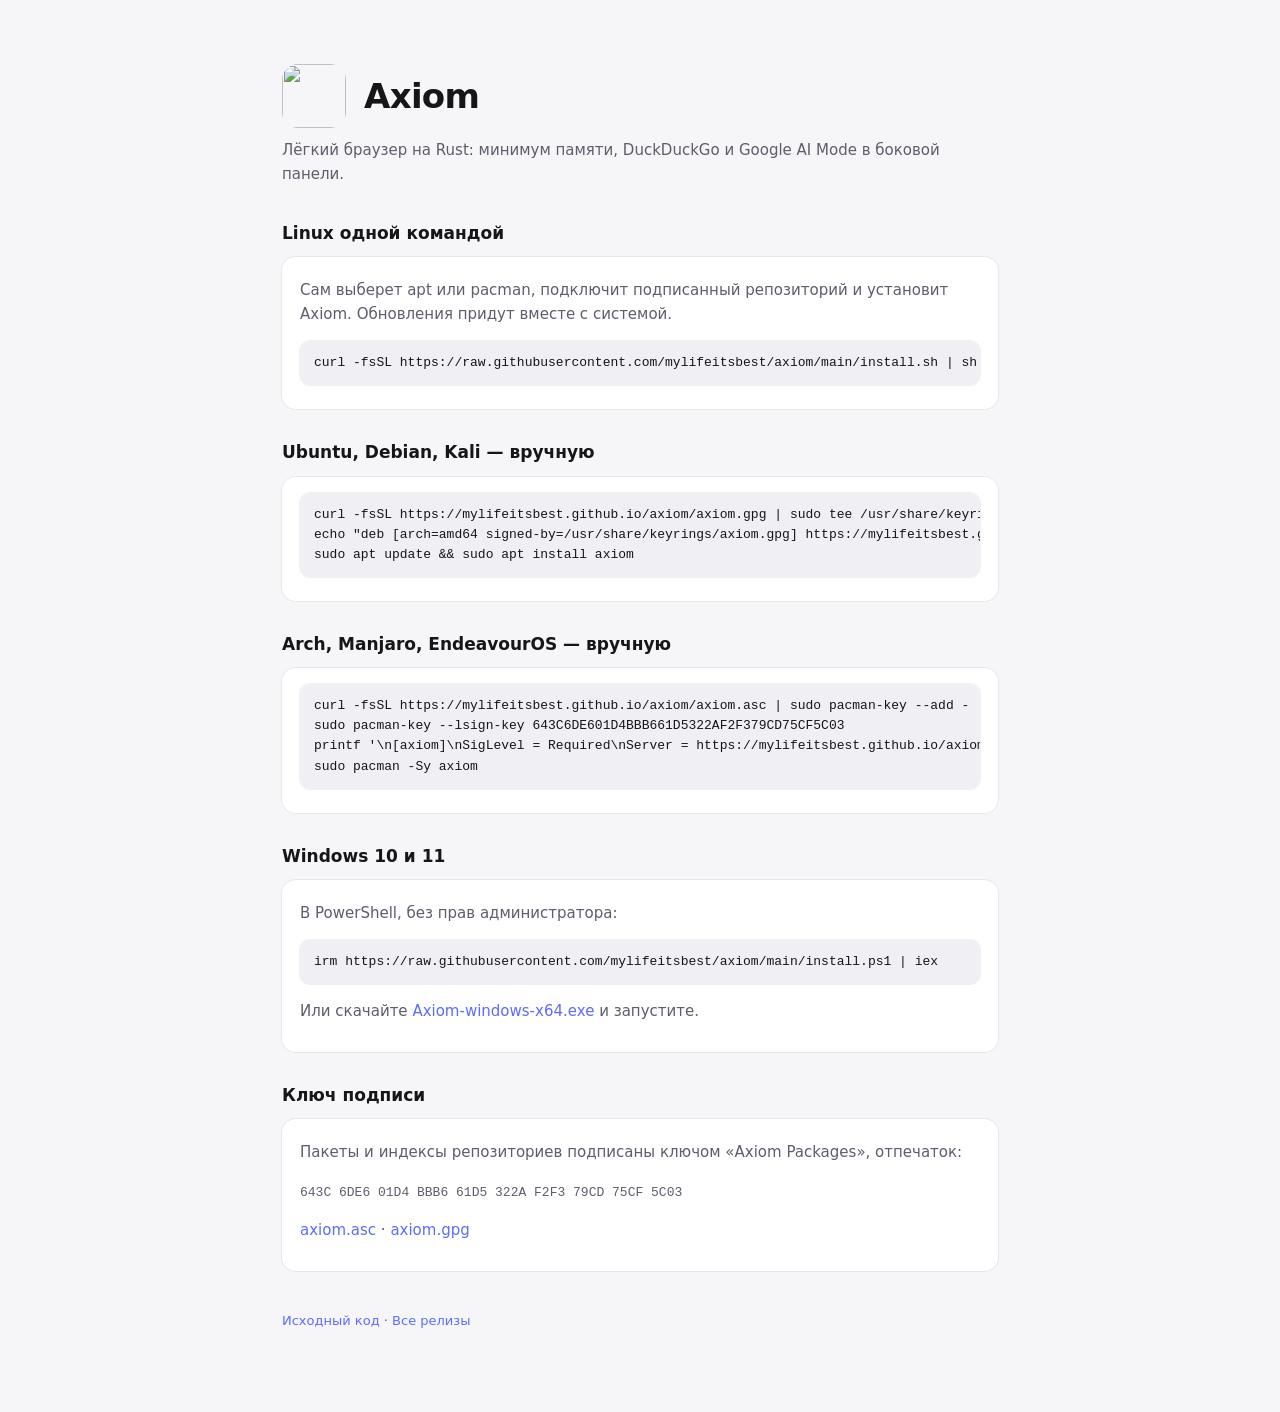
==== packaging/site/index.html @ a9c4a089 "Подписанные репозитории APT и pacman на GitHub Pages - Workflow Repositories: из последнего релиза с" ====
<!doctype html>
<html lang="ru">
<head>
<meta charset="utf-8">
<meta name="viewport" content="width=device-width, initial-scale=1">
<meta name="color-scheme" content="light dark">
<title>Axiom — установка</title>
<link rel="icon" href="logo.svg" type="image/svg+xml">
<style>
  :root{--bg:#f6f6f8;--card:#fff;--t1:#15151a;--t2:#5d5d6b;--line:#0000000f;--acc:#5b6cff;--code:#f0f0f4}
  @media (prefers-color-scheme:dark){:root{--bg:#0f0f13;--card:#17171d;--t1:#f1f1f5;--t2:#9a9aab;--line:#ffffff12;--acc:#8b9cff;--code:#101016}}
  *{box-sizing:border-box}
  body{margin:0;background:var(--bg);color:var(--t1);font:15px/1.6 "Segoe UI Variable Text","Segoe UI",system-ui,-apple-system,Roboto,sans-serif}
  main{max-width:760px;margin:0 auto;padding:64px 22px 80px}
  header{display:flex;align-items:center;gap:18px;margin-bottom:10px}
  header img{width:64px;height:64px;border-radius:16px}
  h1{margin:0;font-size:34px;letter-spacing:-.02em}
  .lead{color:var(--t2);margin:6px 0 34px}
  h2{font-size:17px;margin:30px 0 10px}
  .card{background:var(--card);border-radius:14px;padding:6px 18px 14px;box-shadow:0 0 0 1px var(--line)}
  pre{margin:10px 0;padding:12px 14px;background:var(--code);border-radius:10px;overflow:auto;font:13px/1.55 ui-monospace,"Cascadia Code",Consolas,monospace;box-shadow:0 0 0 1px var(--line)}
  p,li{color:var(--t2)}
  a{color:var(--acc);text-decoration:none}
  a:hover{text-decoration:underline}
  code{font:13px ui-monospace,"Cascadia Code",Consolas,monospace}
  .fp{word-break:break-all}
  footer{margin-top:40px;color:var(--t2);font-size:13px}
</style>
</head>
<body>
<main>
  <header><img src="logo.svg" alt=""><div><h1>Axiom</h1></div></header>
  <p class="lead">Лёгкий браузер на Rust: минимум памяти, DuckDuckGo и Google AI Mode в боковой панели.</p>

  <h2>Linux одной командой</h2>
  <div class="card">
    <p>Сам выберет apt или pacman, подключит подписанный репозиторий и установит Axiom. Обновления придут вместе с системой.</p>
    <pre>curl -fsSL https://raw.githubusercontent.com/mylifeitsbest/axiom/main/install.sh | sh</pre>
  </div>

  <h2>Ubuntu, Debian, Kali — вручную</h2>
  <div class="card">
<pre>curl -fsSL https://mylifeitsbest.github.io/axiom/axiom.gpg | sudo tee /usr/share/keyrings/axiom.gpg &gt; /dev/null
echo "deb [arch=amd64 signed-by=/usr/share/keyrings/axiom.gpg] https://mylifeitsbest.github.io/axiom/apt stable main" | sudo tee /etc/apt/sources.list.d/axiom.list
sudo apt update &amp;&amp; sudo apt install axiom</pre>
  </div>

  <h2>Arch, Manjaro, EndeavourOS — вручную</h2>
  <div class="card">
<pre>curl -fsSL https://mylifeitsbest.github.io/axiom/axiom.asc | sudo pacman-key --add -
sudo pacman-key --lsign-key 643C6DE601D4BBB661D5322AF2F379CD75CF5C03
printf '\n[axiom]\nSigLevel = Required\nServer = https://mylifeitsbest.github.io/axiom/arch/$arch\n' | sudo tee -a /etc/pacman.conf
sudo pacman -Sy axiom</pre>
  </div>

  <h2>Windows 10 и 11</h2>
  <div class="card">
    <p>В PowerShell, без прав администратора:</p>
    <pre>irm https://raw.githubusercontent.com/mylifeitsbest/axiom/main/install.ps1 | iex</pre>
    <p>Или скачайте <a href="https://github.com/mylifeitsbest/axiom/releases/latest/download/Axiom-windows-x64.exe">Axiom-windows-x64.exe</a> и запустите.</p>
  </div>

  <h2>Ключ подписи</h2>
  <div class="card">
    <p>Пакеты и индексы репозиториев подписаны ключом «Axiom Packages», отпечаток:</p>
    <p class="fp"><code>643C 6DE6 01D4 BBB6 61D5 322A F2F3 79CD 75CF 5C03</code></p>
    <p><a href="axiom.asc">axiom.asc</a> · <a href="axiom.gpg">axiom.gpg</a></p>
  </div>

  <footer><a href="https://github.com/mylifeitsbest/axiom">Исходный код</a> · <a href="https://github.com/mylifeitsbest/axiom/releases">Все релизы</a></footer>
</main>
</body>
</html>
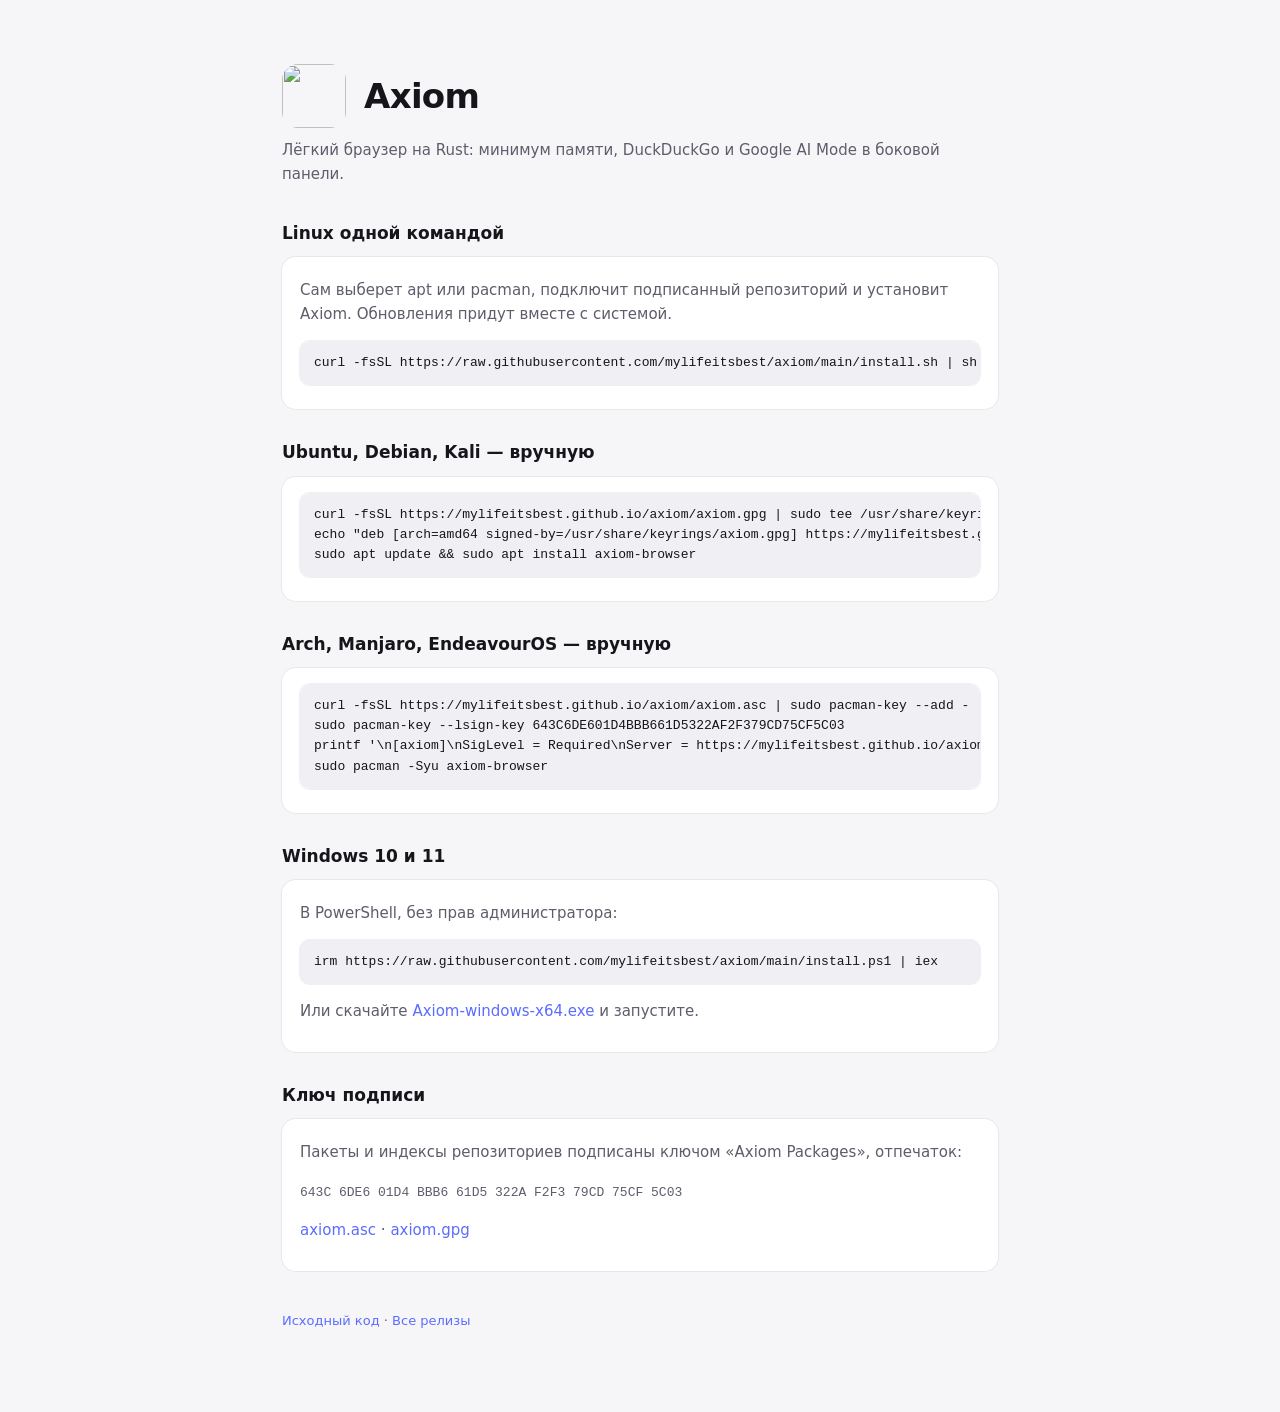
==== commit 374e149f: "Linux-пакет axiom-browser и правильный pacman -Syu - В Debian, Ubuntu и Kali уже есть пакет axiom (с" ====
--- a/packaging/site/index.html
+++ b/packaging/site/index.html
@@ -42,7 +42,7 @@
   <div class="card">
 <pre>curl -fsSL https://mylifeitsbest.github.io/axiom/axiom.gpg | sudo tee /usr/share/keyrings/axiom.gpg &gt; /dev/null
 echo "deb [arch=amd64 signed-by=/usr/share/keyrings/axiom.gpg] https://mylifeitsbest.github.io/axiom/apt stable main" | sudo tee /etc/apt/sources.list.d/axiom.list
-sudo apt update &amp;&amp; sudo apt install axiom</pre>
+sudo apt update &amp;&amp; sudo apt install axiom-browser</pre>
   </div>
 
   <h2>Arch, Manjaro, EndeavourOS — вручную</h2>
@@ -50,7 +50,7 @@
 <pre>curl -fsSL https://mylifeitsbest.github.io/axiom/axiom.asc | sudo pacman-key --add -
 sudo pacman-key --lsign-key 643C6DE601D4BBB661D5322AF2F379CD75CF5C03
 printf '\n[axiom]\nSigLevel = Required\nServer = https://mylifeitsbest.github.io/axiom/arch/$arch\n' | sudo tee -a /etc/pacman.conf
-sudo pacman -Sy axiom</pre>
+sudo pacman -Syu axiom-browser</pre>
   </div>
 
   <h2>Windows 10 и 11</h2>
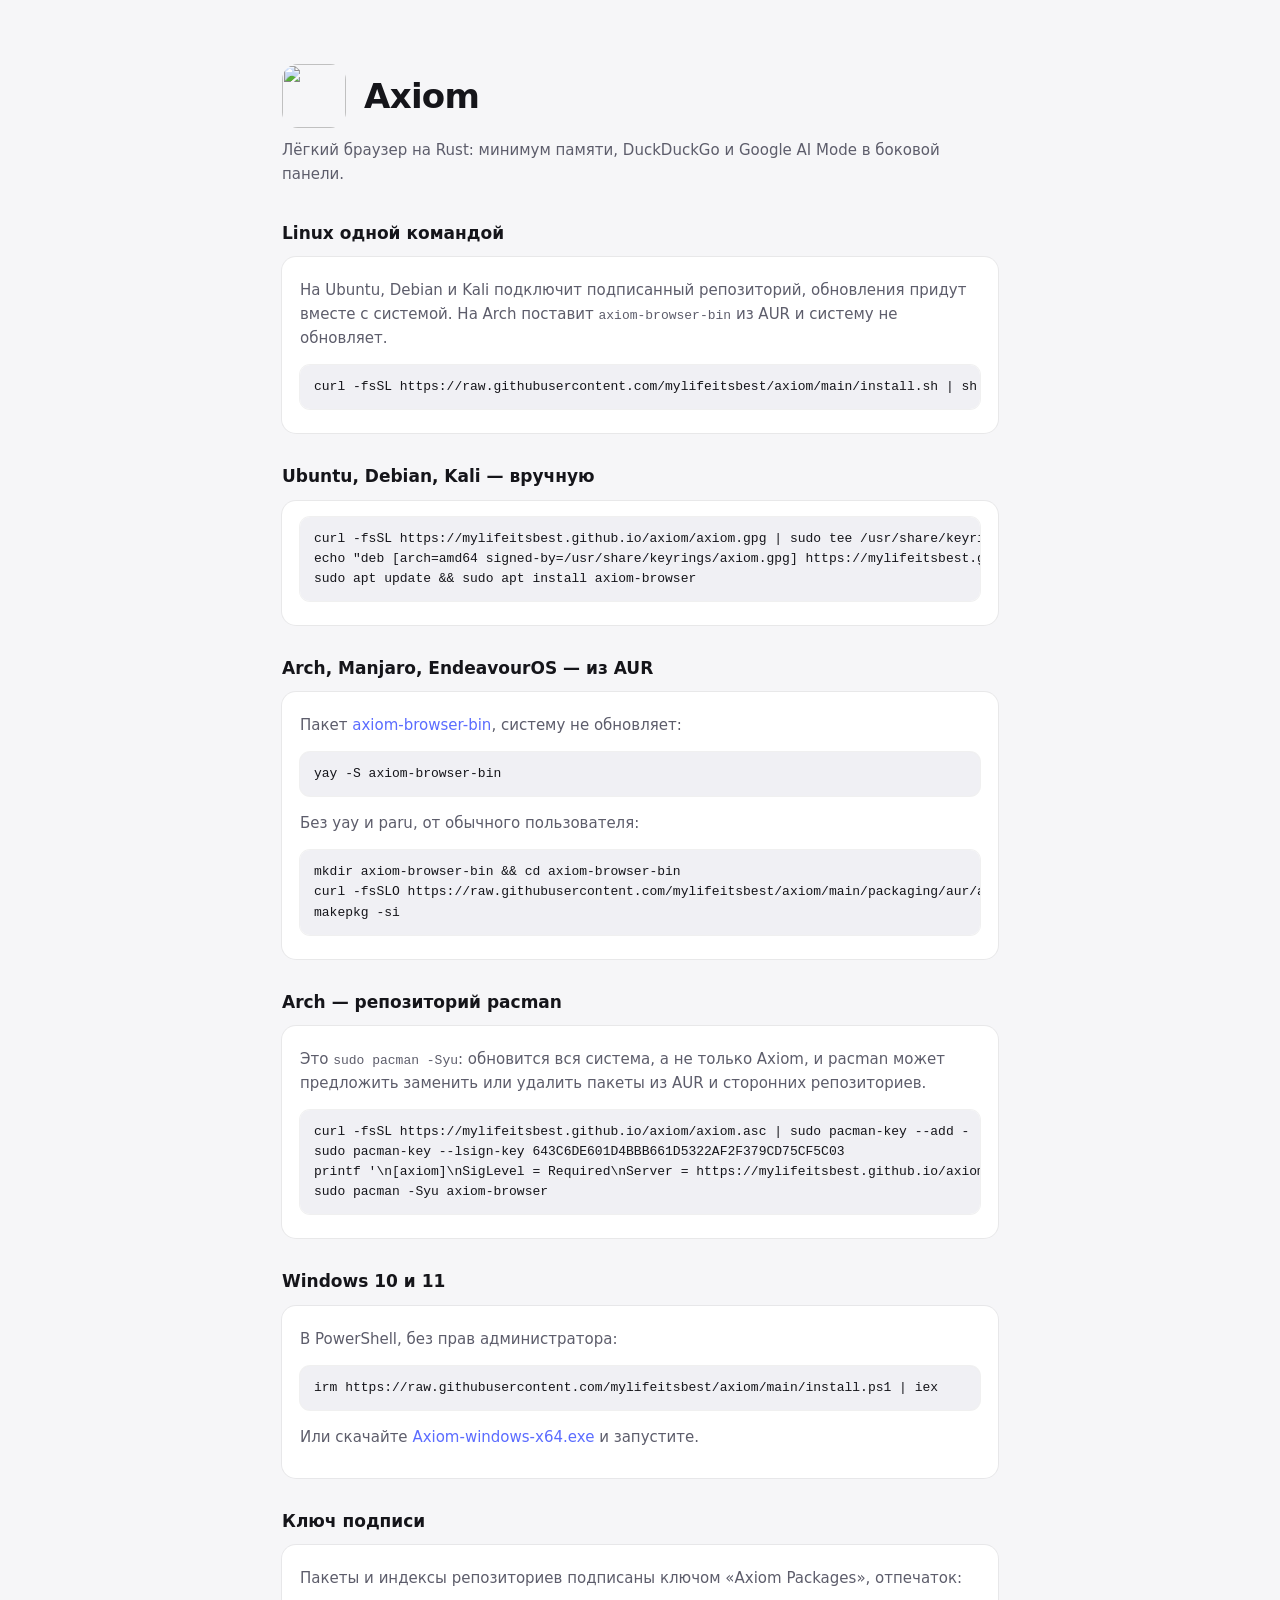
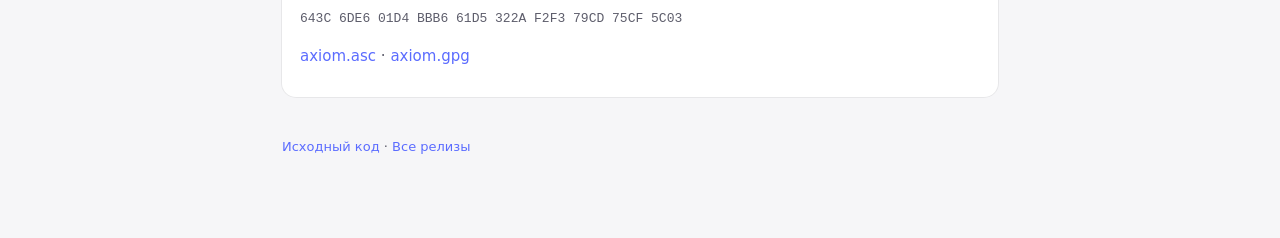
==== commit 795c0fc8: "install.sh на Arch: axiom-browser-bin из AUR без pacman -Syu, репозиторий [axiom] — по флагу Раньше " ====
--- a/packaging/site/index.html
+++ b/packaging/site/index.html
@@ -34,7 +34,7 @@
 
   <h2>Linux одной командой</h2>
   <div class="card">
-    <p>Сам выберет apt или pacman, подключит подписанный репозиторий и установит Axiom. Обновления придут вместе с системой.</p>
+    <p>На Ubuntu, Debian и Kali подключит подписанный репозиторий, обновления придут вместе с системой. На Arch поставит <code>axiom-browser-bin</code> из AUR и систему не обновляет.</p>
     <pre>curl -fsSL https://raw.githubusercontent.com/mylifeitsbest/axiom/main/install.sh | sh</pre>
   </div>
 
@@ -45,8 +45,19 @@
 sudo apt update &amp;&amp; sudo apt install axiom-browser</pre>
   </div>
 
-  <h2>Arch, Manjaro, EndeavourOS — вручную</h2>
+  <h2>Arch, Manjaro, EndeavourOS — из AUR</h2>
   <div class="card">
+    <p>Пакет <a href="https://aur.archlinux.org/packages/axiom-browser-bin">axiom-browser-bin</a>, систему не обновляет:</p>
+    <pre>yay -S axiom-browser-bin</pre>
+    <p>Без yay и paru, от обычного пользователя:</p>
+<pre>mkdir axiom-browser-bin &amp;&amp; cd axiom-browser-bin
+curl -fsSLO https://raw.githubusercontent.com/mylifeitsbest/axiom/main/packaging/aur/axiom-browser-bin/PKGBUILD
+makepkg -si</pre>
+  </div>
+
+  <h2>Arch — репозиторий pacman</h2>
+  <div class="card">
+    <p>Это <code>sudo pacman -Syu</code>: обновится вся система, а не только Axiom, и pacman может предложить заменить или удалить пакеты из AUR и сторонних репозиториев.</p>
 <pre>curl -fsSL https://mylifeitsbest.github.io/axiom/axiom.asc | sudo pacman-key --add -
 sudo pacman-key --lsign-key 643C6DE601D4BBB661D5322AF2F379CD75CF5C03
 printf '\n[axiom]\nSigLevel = Required\nServer = https://mylifeitsbest.github.io/axiom/arch/$arch\n' | sudo tee -a /etc/pacman.conf
